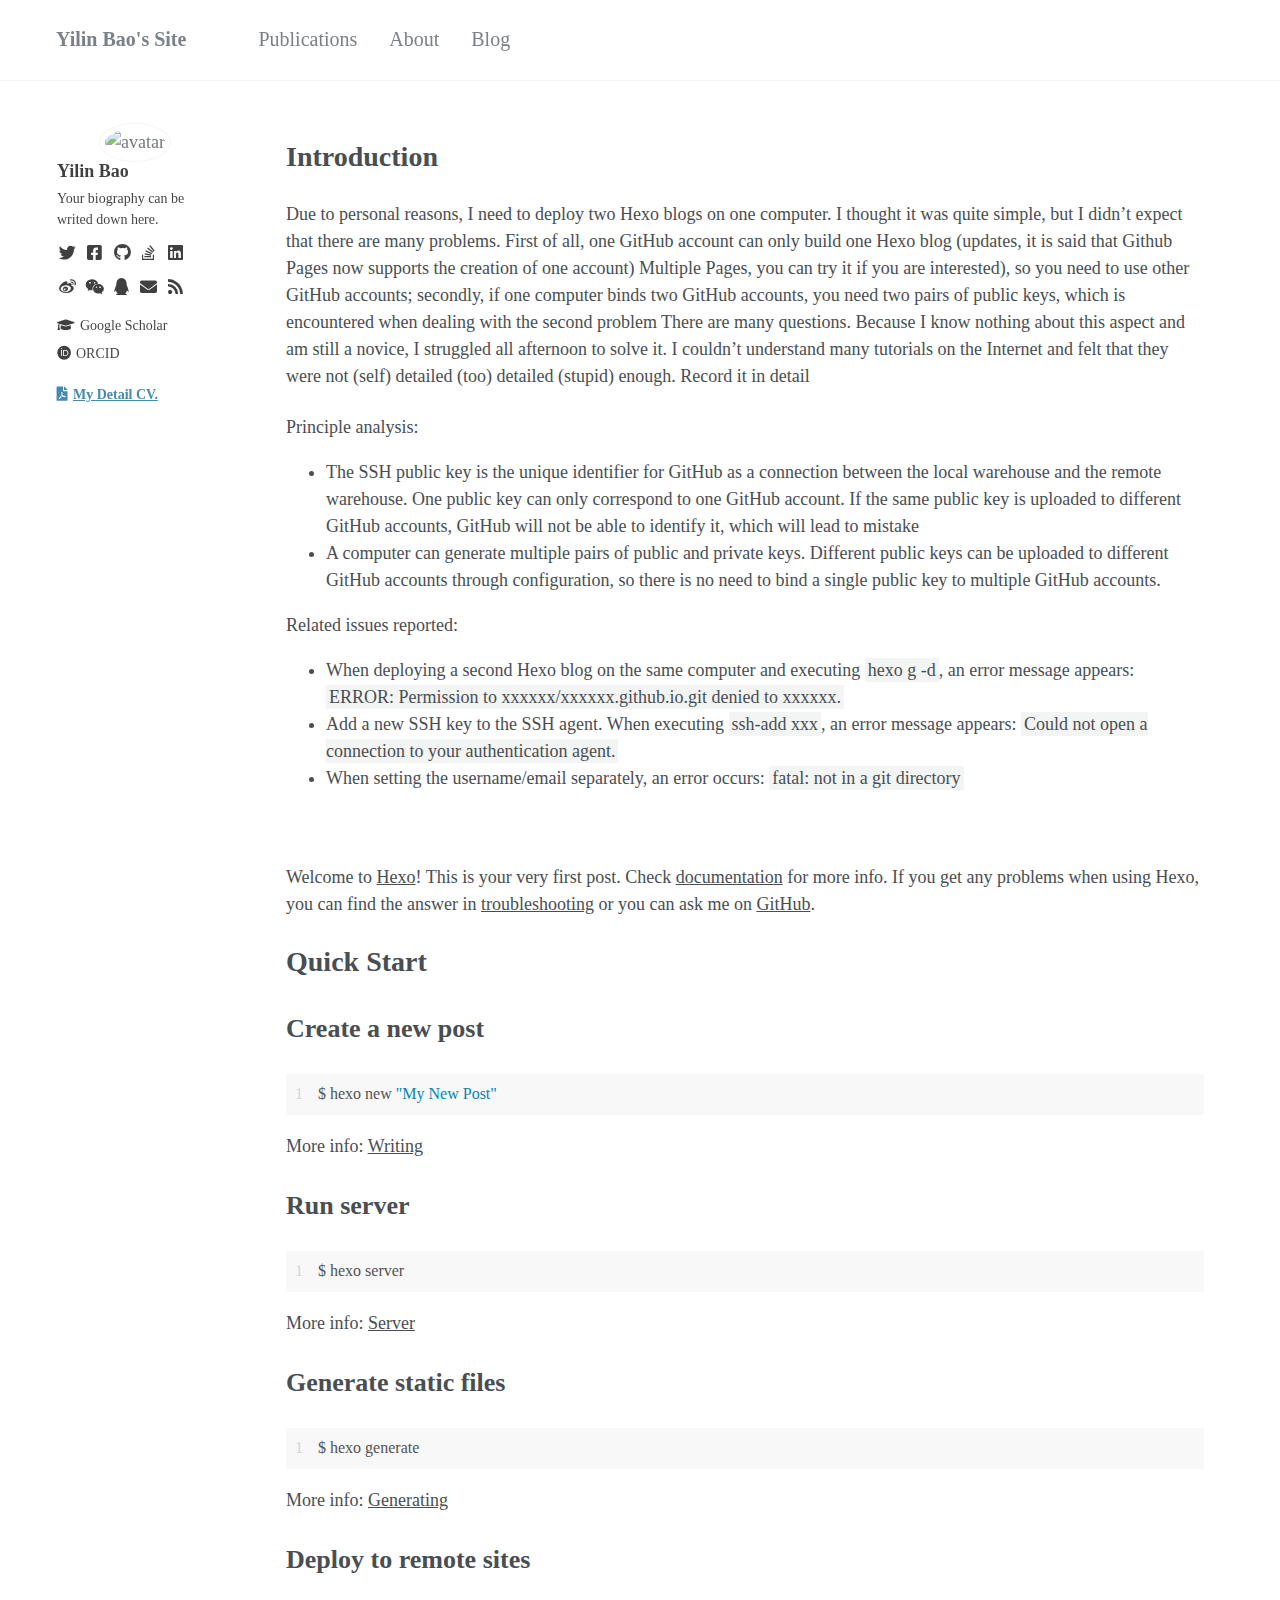
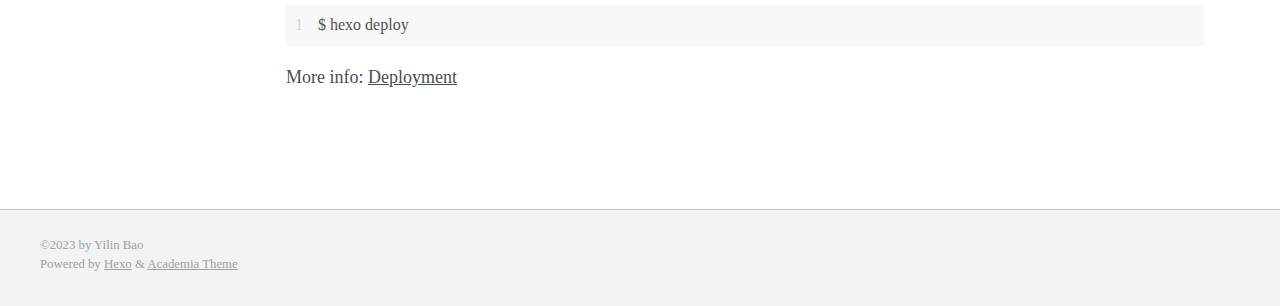
==== archives/index.html @ be5d924b "Site updated: 2023-12-25 18:15:02" ====
<!DOCTYPE html><html lang="en"><head><meta charset="UTF-8"><meta http-equiv="X-UA-Compatible" content="IE=edge"><meta name="viewport" content="width=device-width, initial-scale=1, maximum-scale=5"><title>Yilin Bao's Site</title><meta name="author" content="Yilin Bao"><link rel="shortcut icon" href="/img/favicon.png"><link rel="stylesheet" href="/css/index.css"><link rel="stylesheet" href="https://cdn.jsdelivr.net/npm/@fortawesome/fontawesome-free@5.13.0/css/all.min.css"><meta name="generator" content="Hexo 7.0.0"></head><body><header id="page_header"><div class="header_wrap"><div id="blog_name"><a class="blog_title" id="site-name" href="/">Yilin Bao's Site</a></div><button class="menus_icon"><div class="navicon"></div></button><ul class="menus_items"><li class="menus_item"><a class="site-page" href="/#Publications"> Publications</a></li><li class="menus_item"><a class="site-page" href="/"> About</a></li><li class="menus_item"><a class="site-page" target="_blank" rel="noopener" href="https://phower.me"> Blog</a></li></ul></div></header><main id="page_main"><div class="side-card sticky"><div class="card-wrap" itemscope itemtype="http://schema.org/Person"><div class="author-avatar"><img class="avatar-img" src="/img/avatar.jpg" onerror="this.onerror=null;this.src='/img/channels4_profile.jpeg'" alt="avatar"></div><div class="author-discrip"><h3>Yilin Bao</h3><p class="author-bio">Your biography can be writed down here.</p></div><div class="author-links"><button class="btn m-social-links">Links</button><ul class="social-icons"><li><a class="social-icon" href="/" target="_blank"><i class="fab fa-twitter" aria-hidden="true"></i></a></li><li><a class="social-icon" href="/" target="_blank"><i class="fab fa-facebook-square" aria-hidden="true"></i></a></li><li><a class="social-icon" href="/" target="_blank"><i class="fab fa-github" aria-hidden="true"></i></a></li><li><a class="social-icon" href="/" target="_blank"><i class="fab fa-stack-overflow" aria-hidden="true"></i></a></li><li><a class="social-icon" href="/" target="_blank"><i class="fab fa-linkedin" aria-hidden="true"></i></a></li><li><a class="social-icon" href="/" target="_blank"><i class="fab fa-weibo" aria-hidden="true"></i></a></li><li><a class="social-icon" href="/" target="_blank"><i class="fab fa-weixin" aria-hidden="true"></i></a></li><li><a class="social-icon" href="/" target="_blank"><i class="fab fa-qq" aria-hidden="true"></i></a></li><li><a class="social-icon" href="/" target="_blank"><i class="fas fa-envelope" aria-hidden="true"></i></a></li><li><a class="social-icon" href="/" target="_blank"><i class="fas fa-rss" aria-hidden="true"></i></a></li></ul><ul class="social-links"><li><a class="e-social-link" href="/" target="_blank"><i class="fas fa-graduation-cap" aria-hidden="true"></i><span>Google Scholar</span></a></li><li><a class="e-social-link" href="/" target="_blank"><i class="fab fa-orcid" aria-hidden="true"></i><span>ORCID</span></a></li></ul></div><a class="cv-links" href="/attaches/Yilin%20Bao.docx.pdf" target="_blank"><i class="fas fa-file-pdf" aria-hidden="true"><span>My Detail CV.</span></i></a></div></div><div class="page" itemscope itemtype="http://schema.org/CreativeWork"><article><h2 id="Introduction"><a href="#Introduction" class="headerlink" title="Introduction"></a>Introduction</h2><p>Due to personal reasons, I need to deploy two Hexo blogs on one computer. I thought it was quite simple, but I didn’t expect that there are many problems. First of all, one GitHub account can only build one Hexo blog (updates, it is said that Github Pages now supports the creation of one account) Multiple Pages, you can try it if you are interested), so you need to use other GitHub accounts; secondly, if one computer binds two GitHub accounts, you need two pairs of public keys, which is encountered when dealing with the second problem There are many questions. Because I know nothing about this aspect and am still a novice, I struggled all afternoon to solve it. I couldn’t understand many tutorials on the Internet and felt that they were not (self) detailed (too) detailed (stupid) enough. Record it in detail</p>
<h2 id=""><a href="#" class="headerlink" title=""></a></h2><p>Principle analysis:</p>
<ul>
<li>The SSH public key is the unique identifier for GitHub as a connection between the local warehouse and the remote warehouse. One public key can only correspond to one GitHub account. If the same public key is uploaded to different GitHub accounts, GitHub will not be able to identify it, which will lead to mistake</li>
<li>A computer can generate multiple pairs of public and private keys. Different public keys can be uploaded to different GitHub accounts through configuration, so there is no need to bind a single public key to multiple GitHub accounts.</li>
</ul>
<p>Related issues reported:</p>
<ul>
<li>When deploying a second Hexo blog on the same computer and executing <code>hexo g -d</code>, an error message appears: <code>ERROR: Permission to xxxxxx/xxxxxx.github.io.git denied to xxxxxx.</code></li>
<li>Add a new SSH key to the SSH agent. When executing <code>ssh-add xxx</code>, an error message appears: <code>Could not open a connection to your authentication agent.</code></li>
<li>When setting the username&#x2F;email separately, an error occurs: <code>fatal: not in a git directory</code></li>
</ul>
</article><article><p>Welcome to <a target="_blank" rel="noopener" href="https://hexo.io/">Hexo</a>! This is your very first post. Check <a target="_blank" rel="noopener" href="https://hexo.io/docs/">documentation</a> for more info. If you get any problems when using Hexo, you can find the answer in <a target="_blank" rel="noopener" href="https://hexo.io/docs/troubleshooting.html">troubleshooting</a> or you can ask me on <a target="_blank" rel="noopener" href="https://github.com/hexojs/hexo/issues">GitHub</a>.</p>
<h2 id="Quick-Start"><a href="#Quick-Start" class="headerlink" title="Quick Start"></a>Quick Start</h2><h3 id="Create-a-new-post"><a href="#Create-a-new-post" class="headerlink" title="Create a new post"></a>Create a new post</h3><figure class="highlight bash"><table><tr><td class="gutter"><pre><span class="line">1</span><br></pre></td><td class="code"><pre><span class="line">$ hexo new <span class="string">&quot;My New Post&quot;</span></span><br></pre></td></tr></table></figure>

<p>More info: <a target="_blank" rel="noopener" href="https://hexo.io/docs/writing.html">Writing</a></p>
<h3 id="Run-server"><a href="#Run-server" class="headerlink" title="Run server"></a>Run server</h3><figure class="highlight bash"><table><tr><td class="gutter"><pre><span class="line">1</span><br></pre></td><td class="code"><pre><span class="line">$ hexo server</span><br></pre></td></tr></table></figure>

<p>More info: <a target="_blank" rel="noopener" href="https://hexo.io/docs/server.html">Server</a></p>
<h3 id="Generate-static-files"><a href="#Generate-static-files" class="headerlink" title="Generate static files"></a>Generate static files</h3><figure class="highlight bash"><table><tr><td class="gutter"><pre><span class="line">1</span><br></pre></td><td class="code"><pre><span class="line">$ hexo generate</span><br></pre></td></tr></table></figure>

<p>More info: <a target="_blank" rel="noopener" href="https://hexo.io/docs/generating.html">Generating</a></p>
<h3 id="Deploy-to-remote-sites"><a href="#Deploy-to-remote-sites" class="headerlink" title="Deploy to remote sites"></a>Deploy to remote sites</h3><figure class="highlight bash"><table><tr><td class="gutter"><pre><span class="line">1</span><br></pre></td><td class="code"><pre><span class="line">$ hexo deploy</span><br></pre></td></tr></table></figure>

<p>More info: <a target="_blank" rel="noopener" href="https://hexo.io/docs/one-command-deployment.html">Deployment</a></p>
</article></div></main><div class="nav-wrap"><div class="nav"><button class="site-nav"><div class="navicon"></div></button><ul class="nav_items"><li class="nav_item"><a class="nav-page" href="/#Publications"> Publications</a></li><li class="nav_item"><a class="nav-page" href="/"> About</a></li><li class="nav_item"><a class="nav-page" target="_blank" rel="noopener" href="https://phower.me"> Blog</a></li></ul></div><div class="cd-top"><i class="fa fa-arrow-up" aria-hidden="true"></i></div></div><footer id="page_footer"><div class="footer_wrap"><div class="copyright">&copy;2023 by Yilin Bao</div><div class="theme-info">Powered by <a target="_blank" href="https://hexo.io" rel="nofollow noopener">Hexo</a> & <a target="_blank" href="https://github.com/PhosphorW/hexo-theme-academia" rel="nofollow noopener">Academia Theme</a></div></div></footer><script src="https://cdn.jsdelivr.net/npm/jquery@latest/dist/jquery.min.js"></script><script src="https://cdn.jsdelivr.net/npm/jquery-pjax@latest/jquery.pjax.min.js"></script><script src="/js/main.js"></script></body></html>
---- css/index.css ----
.page pre,
.page .highlight {
  overflow: auto;
  margin: 0 0 1rem;
  padding: 0;
  background: #f8f8f8;
  color: #525252;
  font-size: 1.6rem;
  clear: both;
}
figure.highlight {
  position: relative;
}
.page .highlight code {
  padding: 0.2rem 0.3rem;
  word-wrap: break-word;
  font-size: 1.6rem !important;
}
.page pre {
  padding: 10px 20px;
}
.page pre code {
  padding: 0;
  background: none;
  color: #525252;
  text-shadow: none;
}
.page .highlight {
  position: relative;
  border-radius: 1px;
}
.page .highlight pre {
  margin: 0;
  padding: 8px 0;
  border: none;
}
.page .highlight .line::selection {
  background: rgba(128,203,196,0.251);
  color: #525252;
}
.page .highlight .line.marked {
  background-color: rgba(128,203,196,0.251);
}
.page .highlight table {
  position: relative;
  margin: 0;
  width: auto;
  border: none;
}
.page .highlight td {
  padding: 0;
  border: none;
}
.page .highlight .gutter pre {
  padding-right: 0.8rem;
  padding-left: 0.7rem;
  background-color: #f8f8f8;
  color: #cfd8dc;
  text-align: right;
}
.page .highlight .code pre {
  padding-right: 0.5rem;
  padding-left: 0.5rem;
  width: 100%;
  background-color: #f8f8f8;
}
.page .highlight .line {
  height: 1rem;
}
.page .gutter {
  user-select: none;
  -webkit-user-select: none;
  -moz-user-select: none;
  -ms-user-select: none;
}
.page .gist table {
  width: auto;
}
.page .gist table td {
  border: none;
}
.page pre .deletion {
  background: #fdd;
}
.page pre .addition {
  background: #dfd;
}
.page pre .meta {
  color: #7c4dff;
}
.page pre .comment {
  color: rgba(144,164,174,0.565);
}
.page pre .comment::selection {
  background: rgba(128,203,196,0.251);
  color: #525252;
}
.page pre .variable,
.page pre .attribute,
.page pre .regexp,
.page pre .ruby .constant,
.page pre .xml .tag .title,
.page pre .xml .pi,
.page pre .xml .doctype,
.page pre .html .doctype,
.page pre .css .id,
.page pre .tag .name,
.page pre .css .class,
.page pre .css .pseudo {
  color: #e53935;
}
.page pre .variable::selection,
.page pre .attribute::selection,
.page pre .regexp::selection,
.page pre .ruby .constant::selection,
.page pre .xml .tag .title::selection,
.page pre .xml .pi::selection,
.page pre .xml .doctype::selection,
.page pre .html .doctype::selection,
.page pre .css .id::selection,
.page pre .tag .name::selection,
.page pre .css .class::selection,
.page pre .css .pseudo::selection {
  background: rgba(128,203,196,0.251);
  color: #525252;
}
.page pre .tag {
  color: #c62641;
}
.page pre .tag::selection {
  background: rgba(128,203,196,0.251);
  color: #525252;
}
.page pre .number,
.page pre .preprocessor,
.page pre .literal,
.page pre .params,
.page pre .constant,
.page pre .command {
  color: #f76d47;
}
.page pre .number::selection,
.page pre .preprocessor::selection,
.page pre .literal::selection,
.page pre .params::selection,
.page pre .constant::selection,
.page pre .command::selection {
  background: rgba(128,203,196,0.251);
  color: #525252;
}
.page pre .built_in {
  color: #ffb62c;
}
.page pre .built_in::selection {
  background: rgba(128,203,196,0.251);
  color: #525252;
}
.page pre .ruby .class .title,
.page pre .css .rules .attribute,
.page pre .string,
.page pre .value,
.page pre .inheritance,
.page pre .header,
.page pre .ruby .symbol,
.page pre .xml .cdata,
.page pre .special,
.page pre .number,
.page pre .formula {
  color: #0086b3;
}
.page pre .ruby .class .title::selection,
.page pre .css .rules .attribute::selection,
.page pre .string::selection,
.page pre .value::selection,
.page pre .inheritance::selection,
.page pre .header::selection,
.page pre .ruby .symbol::selection,
.page pre .xml .cdata::selection,
.page pre .special::selection,
.page pre .number::selection,
.page pre .formula::selection {
  background: rgba(128,203,196,0.251);
  color: #525252;
}
.page pre .keyword,
.page pre .title,
.page pre .css .hexcolor {
  color: #c62641;
}
.page pre .keyword::selection,
.page pre .title::selection,
.page pre .css .hexcolor::selection {
  background: rgba(128,203,196,0.251);
  color: #525252;
}
.page pre .function,
.page pre .python .decorator,
.page pre .python .title,
.page pre .ruby .function .title,
.page pre .ruby .title .keyword,
.page pre .perl .sub,
.page pre .javascript .title,
.page pre .coffeescript .title {
  color: #6182b8;
}
.page pre .function::selection,
.page pre .python .decorator::selection,
.page pre .python .title::selection,
.page pre .ruby .function .title::selection,
.page pre .ruby .title .keyword::selection,
.page pre .perl .sub::selection,
.page pre .javascript .title::selection,
.page pre .coffeescript .title::selection {
  background: rgba(128,203,196,0.251);
  color: #525252;
}
.page pre .tag .attr,
.page pre .javascript .function {
  color: #7c4dff;
}
.page pre .tag .attr::selection,
.page pre .javascript .function::selection {
  background: rgba(128,203,196,0.251);
  color: #525252;
}
* {
  -webkit-text-size-adjust: none;
}
html {
  height: 100%;
  margin: 0;
  font-size: 62.5%;
  -webkit-font-smoothing: antialiased;
  box-sizing: border-box;
}
body {
  height: 100%;
  margin: 0;
  padding: 0;
  color: #494e52;
  font-size: 1.8em;
  line-height: 1.5;
  font-family: "Times New Roman", FangSong, STFangsong, sans-serif;
  scroll-behavior: smooth;
}
a,
span,
.btn {
  font-family: "Times New Roman", FangSong, STFangsong, sans-serif;
}
img {
  max-width: 100%;
}
blockquote {
  position: relative;
  color: #999;
  font-weight: 400;
  background-color: #f7f7f7;
  border-left: 5px solid #777;
  padding: 1rem 1rem 1rem 1.5rem;
  margin: 1rem 3rem 1rem 2rem;
}
blockquote p {
  margin: 0;
}
#page_header {
  position: relative;
  border-bottom: 1px solid #f2f3f3;
  -webkit-animation: intro 0.3s both;
  animation: intro 0.3s both;
  -webkit-animation-delay: 0.15s;
  animation-delay: 0.15s;
  z-index: 20;
}
.header_wrap {
  max-width: 1200px;
  margin-left: auto;
  margin-right: auto;
  clear: both;
  padding: 1.6rem 2rem 1rem;
  font-size: 2rem;
}
#blog_name {
  display: inline-block;
  width: auto;
  vertical-align: top;
}
#blog_name a {
  display: block;
  margin: 0 1.6rem;
  padding: 0.8rem 0;
  color: #7a8288;
  font-weight: 600;
  text-decoration: none;
  -webkit-transition: all 0.2s ease-in-out;
  transition: all 0.2s ease-in-out;
}
#blog_name a:hover {
  color: #000;
}
@media (max-width: 34em) {
  .menus-open .menus_items {
    visibility: visible;
    opacity: 1;
    pointer-events: auto;
  }
  .menus_items {
    visibility: hidden;
    opacity: 0;
    position: absolute;
    right: 10px;
    margin: 0;
    box-shadow: rgba(0,0,0,0.25) 0px 0px 10px;
    padding: 5px;
    border-width: 1px;
    border-style: solid;
    border-color: #f2f3f3;
    border-image: initial;
    border-radius: 4px;
    background: #fff;
    list-style: none;
    transition: all ease-in-out 0.2s;
    pointer-events: none;
  }
  .menus_items::before {
    display: block;
    content: "";
    position: absolute;
    top: -10px;
    left: calc(50% + 15px);
    width: 0px;
    z-index: 0;
    border-style: solid;
    border-width: 0px 10px 10px;
    border-color: #fff transparent;
  }
  .menus_items li {
    display: block;
    border-bottom: 1px solid #f2f3f3;
  }
  .menus_items li a {
    display: block;
    color: #7a8288;
    font-size: 1.6rem;
    margin: 0px;
    padding: 8px 15px;
    text-decoration: none;
    transition: all 0.2s ease-in-out 0s;
  }
}
.menus_icon {
  display: inline-block;
  position: absolute;
  right: 30px;
  top: 22px;
  height: 30px;
  width: 30px;
  background-color: #7a8288;
  color: #fff;
  cursor: pointer;
  padding: 0px 0.3rem;
  border-width: 0px;
  outline: none;
}
.menus-open .navicon {
  background: transparent;
}
.menus-open .navicon::before {
  transform-origin: 50% 50%;
  top: 0px;
  left: -3px;
  width: 25px;
  transform: rotate3d(0, 0, 1, 45deg);
}
.menus-open .navicon::after {
  transform-origin: 50% 50%;
  top: 0px;
  left: -3px;
  width: 25px;
  transform: rotate3d(0, 0, 1, -45deg);
}
@media (min-width: 34em) {
  .menus_items {
    display: inline-block;
    list-style-type: none;
    margin: 0;
    clear: both;
  }
  .menus_items li {
    display: table-cell;
    vertical-align: middle;
  }
  .menus_items li a {
    position: relative;
    display: block;
    margin: 0 1.6rem;
    padding: 0.8rem 0;
    color: #7a8288;
    text-decoration: none;
  }
  .menus_items li a::before {
    content: "";
    position: absolute;
    left: 0;
    bottom: 0;
    height: 4px;
    background: #bdc1c4;
    width: 100%;
    -webkit-transition: all 0.2s ease-in-out;
    transition: all 0.2s ease-in-out;
    -webkit-transform: scaleX(0);
    -ms-transform: scaleX(0);
    transform: scaleX(0);
  }
  .menus_items li a:hover {
    color: #5c6266;
  }
  .menus_items li a:hover::before {
    -webkit-transform: scaleX(1);
    -ms-transform: scaleX(1);
    transform: scaleX(1);
  }
  .menus_icon {
    display: none;
  }
}
#page_main {
  min-height: 72%;
  margin-left: auto;
  margin-right: auto;
  clear: both;
  margin-top: 3.2rem;
  margin-bottom: 6.4rem;
  padding-left: 1.6rem;
  padding-right: 1.6rem;
  animation: intro 0.3s both;
  animation-delay: 0.35s;
}
#page_main::after {
  clear: both;
  content: "";
  display: table;
}
.page-title {
  font-size: 3rem;
  padding: 0 1.2rem;
}
.page article {
  padding-left: 1.2rem;
  padding-right: 1.2rem;
}
.page article h1 {
  font-size: 3rem;
}
.page article h2 {
  font-size: 2.8rem;
}
.page article h3 {
  font-size: 2.6rem;
}
.page article p,
.page article li {
  font-size: 1.8rem;
}
.page article a {
  color: #494e52;
  -webkit-transition: all 0.2s ease-in-out;
  transition: all 0.2s ease-in-out;
}
.page article a:hover {
  color: #c62641;
}
.page article .highlight {
  overflow: auto;
  margin: 0 0 1rem;
  padding: 0;
  background: #f8f8f8;
  color: #525252;
  line-height: 20px;
}
.page article .gutter pre {
  padding-right: 0.8rem;
  padding-left: 0.7rem;
  background-color: #f8f8f8;
  color: #cfd8dc;
  text-align: right;
}
.page article code {
  font-family: "Times New Roman", FangSong, STFangsong, sans-serif;
  padding: 0.2rem 0.3rem;
  background: rgba(27,31,35,0.05);
  word-wrap: break-word;
}
@media screen and (min-width: 66.67em) {
  #page_main {
    max-width: 1200px;
  }
}
@media (min-width: 34em) {
  .page {
    width: 82.5%;
    float: right;
    margin-right: 0;
  }
  .page .page-title {
    padding: 0 3.6rem;
  }
  .page article {
    padding: 0 3.6rem 3.6rem;
  }
}
.side-card {
  clear: both;
  margin-bottom: 1.6rem;
  -webkit-transform: translate3d(0, 0, 0);
  transform: translate3d(0, 0, 0);
}
.side-card .card-wrap {
  padding-left: 10px;
}
.side-card img {
  width: 100%;
}
.side-card p,
.side-card li {
  font-size: 1.4rem;
  line-height: 1.5;
}
.author-avatar {
  display: table-cell;
  vertical-align: top;
  width: 40px;
  height: 40px;
}
.author-avatar img {
  width: 100%;
  max-width: 110px;
  border-radius: 50%;
}
.author-discrip {
  display: table-cell;
  vertical-align: top;
  padding-left: 15px;
  padding-right: 15px;
  line-height: 1;
}
.author-discrip h3 {
  margin: 0px;
  font-size: 1.8rem;
}
.author-discrip .author-bio {
  font-size: 1.2rem;
  margin: 0.3rem 0;
}
.author-links {
  display: table-cell;
  position: relative;
  vertical-align: top;
  z-index: 10;
  cursor: pointer;
}
.author-links li {
  white-space: nowrap;
  margin-bottom: 0.5em;
}
.author-links a {
  margin-bottom: 5px;
  padding-right: 5px;
  padding-top: 2px;
  padding-bottom: 2px;
  color: inherit;
  font-size: 1.4rem;
  text-decoration: none;
}
.author-links button {
  margin-bottom: 0px;
}
.btn {
  display: inline-block;
  margin-bottom: 0.25em;
  font-size: 0.75em;
  font-weight: bold;
  text-align: center;
  background-color: #7a8288;
  cursor: pointer;
  color: #fff !important;
  padding: 0.6em 1em;
  text-decoration: none;
  border-radius: 4px;
  border-width: 0px !important;
  border-style: initial !important;
  border-color: initial !important;
  border-image: initial !important;
}
.btn:hover {
  background-color: #333;
}
.m-social-links {
  background-color: #fff;
  color: #7a8288 !important;
  border-width: 1px !important;
  border-style: solid !important;
  border-color: #bdc1c4 !important;
  border-image: initial !important;
}
.m-social-links:hover {
  color: #fff !important;
}
.social-icons {
  visibility: hidden;
  opacity: 0;
  position: absolute;
  right: 0;
  width: 115px;
  margin-top: 15px;
  padding-top: 8px;
  padding-left: 10px;
  list-style-type: none;
  border: 1px solid #f2f3f3;
  border-radius: 4px;
  background: #fff;
  z-index: -1;
  box-shadow: 0 0 10px rgba(0,0,0,0.25);
  cursor: default;
  transition: all ease-in-out 0.2s;
}
.social-icons::before {
  display: block;
  content: "";
  position: absolute;
  top: -10px;
  left: calc(50% + 15px);
  width: 0px;
  z-index: 0;
  border-style: solid;
  border-width: 0px 10px 10px;
  border-color: #fff transparent;
  transition: all 0.2s ease-in-out;
}
.social-icons a {
  font-size: 1.7rem;
}
.social-icons li {
  display: inline-block;
}
.social-icons .fa,
.social-icons .fas,
.social-icons .fab {
  display: inline-block;
  font-size: inherit;
  text-rendering: auto;
  -webkit-font-smoothing: antialiased;
  -moz-osx-font-smoothing: grayscale;
  color: #000;
  width: 1.28571em;
  text-align: center;
  -webkit-transition: all 0.2s ease-in-out;
  transition: all 0.2s ease-in-out;
}
.social-icons .fa:hover,
.social-icons .fas:hover,
.social-icons .fab:hover {
  color: #c62641;
}
.is-open .social-icons {
  visibility: visible;
  opacity: 1;
}
.social-links {
  display: none;
  list-style-type: none;
  cursor: default;
  -webkit-transition: all 0.2s ease-in-out;
  transition: all 0.2s ease-in-out;
}
.social-links .e-social-link {
  color: #000;
}
.social-links .e-social-link .fa,
.social-links .e-social-link .fas,
.social-links .e-social-link .fab {
  padding-right: 0.5rem;
}
.social-links .e-social-link:hover span {
  text-decoration: underline;
}
.cv-links {
  color: #096494 !important;
  display: inline-block;
  position: relative;
  font-size: 1.4rem;
  margin-left: 5.5rem;
}
.cv-links i {
  text-decoration: underline;
}
.cv-links i::before {
  margin-right: 0.5rem;
}
@media (min-width: 66.67em) {
  .side-card {
    padding-right: 0;
  }
}
@media (min-width: 34em) {
  .side-card {
    width: 15.25424%;
    min-width: 165px;
    float: left;
    margin-right: 1.69492%;
    opacity: 0.75;
    -webkit-transition: opacity 0.2s ease-in-out;
    transition: opacity 0.2s ease-in-out;
  }
  .side-card .card-wrap {
    padding: 10px 10px 10px 17px;
  }
  .sticky {
    clear: both;
    position: -webkit-sticky;
    position: sticky;
    top: 2em;
  }
  .sticky>* {
    display: block;
  }
  .author-avatar {
    display: block;
    width: auto;
    height: auto;
    text-align: center;
  }
  .author-avatar img {
    padding: 5px;
    border: 1px solid #f2f3f3;
  }
  .author-discrip {
    display: block;
    width: 100%;
    padding-left: 0;
    padding-right: 0;
    color: #000;
  }
  .author-discrip .author-bio {
    font-size: 1.4rem;
    margin-top: 8px;
    margin-bottom: 10px;
  }
  .author-links {
    display: block;
  }
  .social-icons {
    display: block;
    visibility: visible;
    opacity: 1;
    position: relative;
    width: auto;
    margin: 0;
    padding: 0;
    border: 0;
    background: transparent;
    box-shadow: none;
  }
  .social-icons::before {
    content: none;
  }
  .m-social-links {
    display: none;
  }
  .social-links {
    display: block;
    margin-top: 0.8rem;
    margin-bottom: 1.6rem;
    padding: 0;
  }
  .cv-links {
    margin: 0;
  }
}
#page_footer {
  clear: both;
  height: 100px;
  width: 100%;
  float: left;
  margin-left: 0;
  margin-right: 0;
  color: #9ba1a6;
  -webkit-animation: intro 0.3s both;
  animation: intro 0.3s both;
  -webkit-animation-delay: 0.45s;
  animation-delay: 0.45s;
  background-color: #f2f3f3;
  border-top: 1px solid #bdc1c4;
}
#page_footer a {
  color: #9ba1a6;
  -webkit-transition: all 0.2s ease-in-out;
  transition: all 0.2s ease-in-out;
}
#page_footer a:hover {
  color: #000;
}
.footer_wrap {
  max-width: 600px;
  margin-left: auto;
  margin-right: auto;
  clear: both;
  margin-top: 2em;
  padding-left: 2.5em;
  font-size: 1.28rem;
}
@media (min-width: 66.67em) {
  .footer_wrap {
    max-width: 1200px;
  }
}
@media (min-width: 34em) {
  .footer_wrap {
    padding: 0 1em 2em;
  }
}
.nav-wrap {
  position: fixed;
  bottom: 220px;
  right: 0;
  max-width: 50px;
  visibility: hidden;
  opacity: 0;
  transition: all 0.3s;
  -webkit-transition: all 0.3s;
  -moz-transition: all 0.3s;
}
.nav-wrap.is-visible {
  visibility: visible;
  opacity: 1;
  pointer-events: auto;
}
.nav {
  height: 30px;
  width: 30px;
}
.site-nav {
  position: absolute;
  height: 30px;
  width: 30px;
  background-color: #7a8288;
  color: #fff;
  cursor: pointer;
  padding: 0px 0.3rem;
  border-width: 0px;
  border-style: initial;
  border-color: initial;
  border-image: initial;
  outline: none;
}
.navicon {
  position: relative;
  width: 18px;
  height: 3px;
  background: #fff;
  margin: auto;
  transition: all 0.3s ease 0s;
}
.navicon::before {
  content: "";
  position: absolute;
  top: -8px;
  left: 0px;
  width: 18px;
  height: 3px;
  background: #fff;
  transition: all 0.3s ease 0s;
}
.navicon::after {
  content: "";
  position: absolute;
  bottom: -8px;
  left: 0px;
  width: 18px;
  height: 3px;
  background: #fff;
  transition: all 0.3s ease 0s;
}
.nav-open .navicon {
  background: transparent;
}
.nav-open .navicon::before {
  transform-origin: 50% 50%;
  top: 0px;
  left: -3px;
  width: 25px;
  transform: rotate3d(0, 0, 1, 45deg);
}
.nav-open .navicon::after {
  transform-origin: 50% 50%;
  top: 0px;
  left: -3px;
  width: 25px;
  transform: rotate3d(0, 0, 1, -45deg);
}
.nav_items {
  visibility: hidden;
  opacity: 0;
  position: absolute;
  right: 45px;
  top: -20px;
  margin: 0;
  box-shadow: rgba(0,0,0,0.25) 0px 0px 10px;
  padding: 5px;
  border-width: 1px;
  border-style: solid;
  border-color: #f2f3f3;
  border-image: initial;
  border-radius: 4px;
  background: #fff;
  list-style: none;
  transition: all ease-in-out 0.2s;
}
.nav_items li {
  display: block;
  border-bottom: 1px solid #f2f3f3;
}
.nav_items li a {
  display: block;
  color: #7a8288;
  font-size: 1.6rem;
  margin: 0px;
  padding: 10px 20px;
  text-decoration: none;
  transition: all 0.2s ease-in-out 0s;
}
.nav_items li a:hover {
  color: #5c6266;
  background: #dee0e1;
}
.nav_items::before {
  content: "";
  position: absolute;
  top: 20px;
  right: -10px;
  width: 0px;
  display: block;
  z-index: 0;
  border-style: solid;
  border-width: 10px 0px 10px 10px;
  border-color: transparent transparent transparent #fff;
}
.nav_items::after {
  clear: both;
  content: "";
  display: table;
}
.nav-open .nav_items {
  visibility: visible;
  opacity: 1;
}
.cd-top {
  display: block;
  width: auto;
  height: auto;
}
.cd-top i {
  display: block;
  margin-top: 3px;
  width: 30px;
  height: 30px;
  background-color: #7a8288;
  color: #fff;
  text-align: center;
  text-decoration: none;
  font-size: 16px;
  line-height: 29px;
  cursor: pointer;
}
::-webkit-scrollbar {
  width: 12px;
  height: 8px;
  background-color: #fff;
}
::-webkit-scrollbar-track {
  background-color: #fff;
}
::-webkit-scrollbar-thumb {
  background-color: rgba(122,130,136,0.4);
}
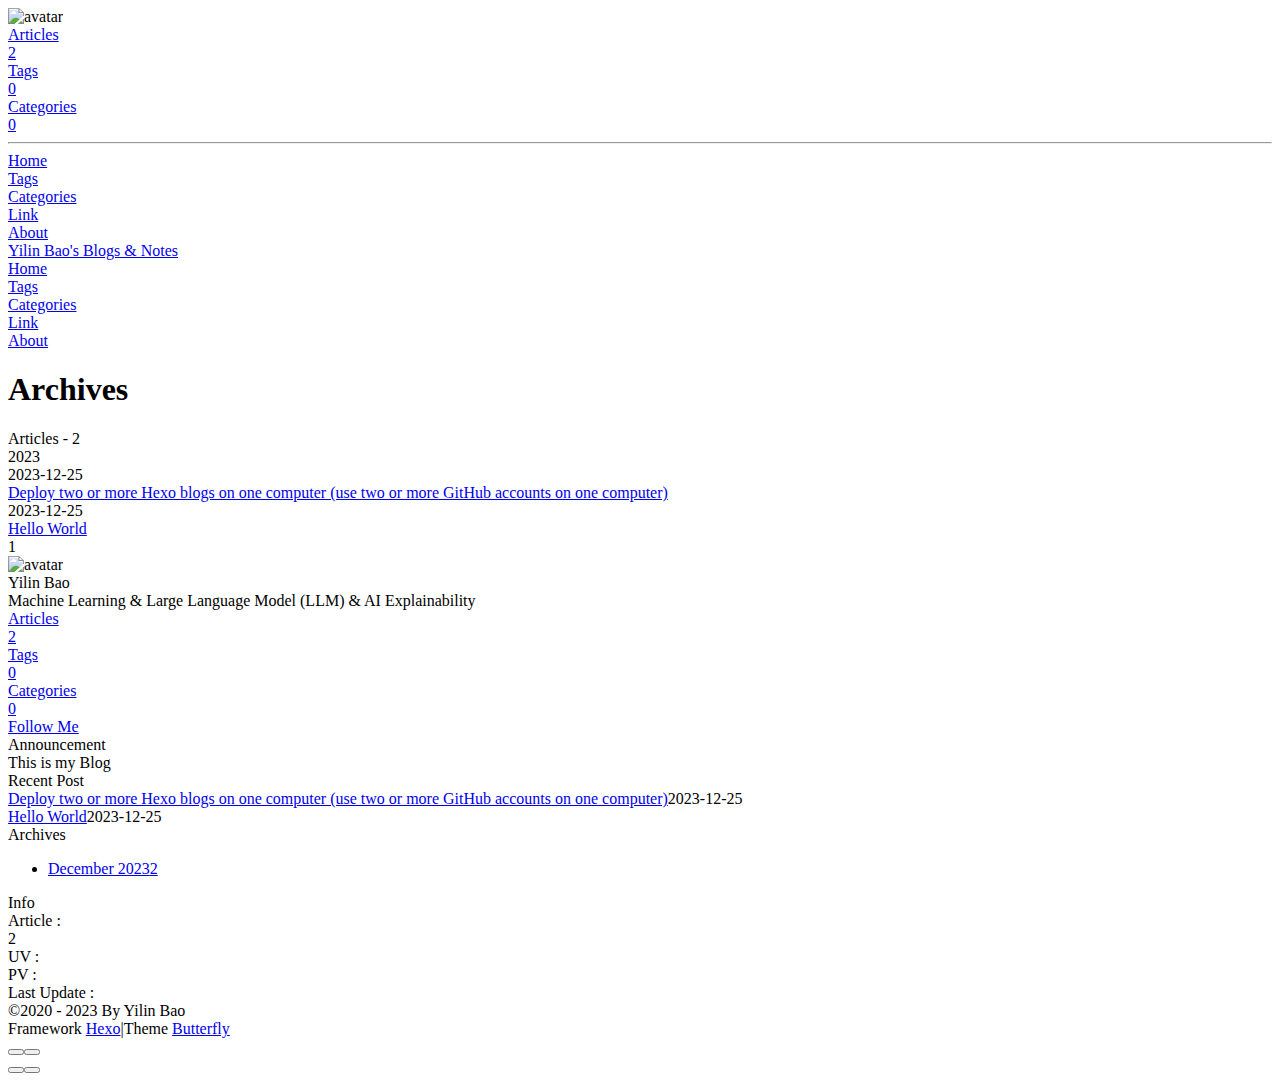
==== commit 470f8cb0: "Site updated: 2023-12-25 23:27:52" ====
--- a/archives/index.html
+++ b/archives/index.html
@@ -1,26 +1,153 @@
-<!DOCTYPE html><html lang="en"><head><meta charset="UTF-8"><meta http-equiv="X-UA-Compatible" content="IE=edge"><meta name="viewport" content="width=device-width, initial-scale=1, maximum-scale=5"><title>Yilin Bao's Site</title><meta name="author" content="Yilin Bao"><link rel="shortcut icon" href="/img/favicon.png"><link rel="stylesheet" href="/css/index.css"><link rel="stylesheet" href="https://cdn.jsdelivr.net/npm/@fortawesome/fontawesome-free@5.13.0/css/all.min.css"><meta name="generator" content="Hexo 7.0.0"></head><body><header id="page_header"><div class="header_wrap"><div id="blog_name"><a class="blog_title" id="site-name" href="/">Yilin Bao's Site</a></div><button class="menus_icon"><div class="navicon"></div></button><ul class="menus_items"><li class="menus_item"><a class="site-page" href="/#Publications"> Publications</a></li><li class="menus_item"><a class="site-page" href="/"> About</a></li><li class="menus_item"><a class="site-page" target="_blank" rel="noopener" href="https://phower.me"> Blog</a></li></ul></div></header><main id="page_main"><div class="side-card sticky"><div class="card-wrap" itemscope itemtype="http://schema.org/Person"><div class="author-avatar"><img class="avatar-img" src="/img/avatar.jpg" onerror="this.onerror=null;this.src='/img/channels4_profile.jpeg'" alt="avatar"></div><div class="author-discrip"><h3>Yilin Bao</h3><p class="author-bio">Your biography can be writed down here.</p></div><div class="author-links"><button class="btn m-social-links">Links</button><ul class="social-icons"><li><a class="social-icon" href="/" target="_blank"><i class="fab fa-twitter" aria-hidden="true"></i></a></li><li><a class="social-icon" href="/" target="_blank"><i class="fab fa-facebook-square" aria-hidden="true"></i></a></li><li><a class="social-icon" href="/" target="_blank"><i class="fab fa-github" aria-hidden="true"></i></a></li><li><a class="social-icon" href="/" target="_blank"><i class="fab fa-stack-overflow" aria-hidden="true"></i></a></li><li><a class="social-icon" href="/" target="_blank"><i class="fab fa-linkedin" aria-hidden="true"></i></a></li><li><a class="social-icon" href="/" target="_blank"><i class="fab fa-weibo" aria-hidden="true"></i></a></li><li><a class="social-icon" href="/" target="_blank"><i class="fab fa-weixin" aria-hidden="true"></i></a></li><li><a class="social-icon" href="/" target="_blank"><i class="fab fa-qq" aria-hidden="true"></i></a></li><li><a class="social-icon" href="/" target="_blank"><i class="fas fa-envelope" aria-hidden="true"></i></a></li><li><a class="social-icon" href="/" target="_blank"><i class="fas fa-rss" aria-hidden="true"></i></a></li></ul><ul class="social-links"><li><a class="e-social-link" href="/" target="_blank"><i class="fas fa-graduation-cap" aria-hidden="true"></i><span>Google Scholar</span></a></li><li><a class="e-social-link" href="/" target="_blank"><i class="fab fa-orcid" aria-hidden="true"></i><span>ORCID</span></a></li></ul></div><a class="cv-links" href="/attaches/Yilin%20Bao.docx.pdf" target="_blank"><i class="fas fa-file-pdf" aria-hidden="true"><span>My Detail CV.</span></i></a></div></div><div class="page" itemscope itemtype="http://schema.org/CreativeWork"><article><h2 id="Introduction"><a href="#Introduction" class="headerlink" title="Introduction"></a>Introduction</h2><p>Due to personal reasons, I need to deploy two Hexo blogs on one computer. I thought it was quite simple, but I didn’t expect that there are many problems. First of all, one GitHub account can only build one Hexo blog (updates, it is said that Github Pages now supports the creation of one account) Multiple Pages, you can try it if you are interested), so you need to use other GitHub accounts; secondly, if one computer binds two GitHub accounts, you need two pairs of public keys, which is encountered when dealing with the second problem There are many questions. Because I know nothing about this aspect and am still a novice, I struggled all afternoon to solve it. I couldn’t understand many tutorials on the Internet and felt that they were not (self) detailed (too) detailed (stupid) enough. Record it in detail</p>
-<h2 id=""><a href="#" class="headerlink" title=""></a></h2><p>Principle analysis:</p>
-<ul>
-<li>The SSH public key is the unique identifier for GitHub as a connection between the local warehouse and the remote warehouse. One public key can only correspond to one GitHub account. If the same public key is uploaded to different GitHub accounts, GitHub will not be able to identify it, which will lead to mistake</li>
-<li>A computer can generate multiple pairs of public and private keys. Different public keys can be uploaded to different GitHub accounts through configuration, so there is no need to bind a single public key to multiple GitHub accounts.</li>
-</ul>
-<p>Related issues reported:</p>
-<ul>
-<li>When deploying a second Hexo blog on the same computer and executing <code>hexo g -d</code>, an error message appears: <code>ERROR: Permission to xxxxxx/xxxxxx.github.io.git denied to xxxxxx.</code></li>
-<li>Add a new SSH key to the SSH agent. When executing <code>ssh-add xxx</code>, an error message appears: <code>Could not open a connection to your authentication agent.</code></li>
-<li>When setting the username&#x2F;email separately, an error occurs: <code>fatal: not in a git directory</code></li>
-</ul>
-</article><article><p>Welcome to <a target="_blank" rel="noopener" href="https://hexo.io/">Hexo</a>! This is your very first post. Check <a target="_blank" rel="noopener" href="https://hexo.io/docs/">documentation</a> for more info. If you get any problems when using Hexo, you can find the answer in <a target="_blank" rel="noopener" href="https://hexo.io/docs/troubleshooting.html">troubleshooting</a> or you can ask me on <a target="_blank" rel="noopener" href="https://github.com/hexojs/hexo/issues">GitHub</a>.</p>
-<h2 id="Quick-Start"><a href="#Quick-Start" class="headerlink" title="Quick Start"></a>Quick Start</h2><h3 id="Create-a-new-post"><a href="#Create-a-new-post" class="headerlink" title="Create a new post"></a>Create a new post</h3><figure class="highlight bash"><table><tr><td class="gutter"><pre><span class="line">1</span><br></pre></td><td class="code"><pre><span class="line">$ hexo new <span class="string">&quot;My New Post&quot;</span></span><br></pre></td></tr></table></figure>
+<!DOCTYPE html><html lang="en" data-theme="light"><head><meta charset="UTF-8"><meta http-equiv="X-UA-Compatible" content="IE=edge"><meta name="viewport" content="width=device-width, initial-scale=1.0,viewport-fit=cover"><title>Archives | Yilin Bao's Blogs &amp; Notes</title><meta name="author" content="Yilin Bao"><meta name="copyright" content="Yilin Bao"><meta name="format-detection" content="telephone=no"><meta name="theme-color" content="#ffffff"><meta name="description" content="Machine Learning &amp; Large Language Model (LLM) &amp; AI Explainability">
+<meta property="og:type" content="website">
+<meta property="og:title" content="Archives">
+<meta property="og:url" content="http://yilin-bao.github.io/blog/archives/index.html">
+<meta property="og:site_name" content="Yilin Bao&#39;s Blogs &amp; Notes">
+<meta property="og:description" content="Machine Learning &amp; Large Language Model (LLM) &amp; AI Explainability">
+<meta property="og:locale" content="en_US">
+<meta property="og:image" content="http://yilin-bao.github.io/blog/channels4_profile.jpeg">
+<meta property="article:author" content="Yilin Bao">
+<meta name="twitter:card" content="summary">
+<meta name="twitter:image" content="http://yilin-bao.github.io/blog/channels4_profile.jpeg"><link rel="shortcut icon" href="/blog/img/channels4_profile.jpeg"><link rel="canonical" href="http://yilin-bao.github.io/blog/archives/index.html"><link rel="preconnect" href="//cdn.jsdelivr.net"/><link rel="preconnect" href="//busuanzi.ibruce.info"/><link rel="stylesheet" href="/blog/css/index.css"><link rel="stylesheet" href="https://cdn.jsdelivr.net/npm/@fortawesome/fontawesome-free/css/all.min.css"><link rel="stylesheet" href="https://cdn.jsdelivr.net/npm/@fancyapps/ui/dist/fancybox/fancybox.min.css" media="print" onload="this.media='all'"><script>const GLOBAL_CONFIG = {
+  root: '/blog/',
+  algolia: undefined,
+  localSearch: undefined,
+  translate: undefined,
+  noticeOutdate: undefined,
+  highlight: {"plugin":"highlight.js","highlightCopy":true,"highlightLang":true,"highlightHeightLimit":false},
+  copy: {
+    success: 'Copy Successful',
+    error: 'Copy Error',
+    noSupport: 'Browser Not Supported'
+  },
+  relativeDate: {
+    homepage: false,
+    post: false
+  },
+  runtime: '',
+  dateSuffix: {
+    just: 'Just now',
+    min: 'minutes ago',
+    hour: 'hours ago',
+    day: 'days ago',
+    month: 'months ago'
+  },
+  copyright: undefined,
+  lightbox: 'fancybox',
+  Snackbar: undefined,
+  infinitegrid: {
+    js: 'https://cdn.jsdelivr.net/npm/@egjs/infinitegrid/dist/infinitegrid.min.js',
+    buttonText: 'Load More'
+  },
+  isPhotoFigcaption: false,
+  islazyload: false,
+  isAnchor: false,
+  percent: {
+    toc: true,
+    rightside: false,
+  },
+  autoDarkmode: false
+}</script><script id="config-diff">var GLOBAL_CONFIG_SITE = {
+  title: 'Archives',
+  isPost: false,
+  isHome: false,
+  isHighlightShrink: false,
+  isToc: false,
+  postUpdate: '2023-12-25 23:27:48'
+}</script><script>(win=>{
+      win.saveToLocal = {
+        set: (key, value, ttl) => {
+          if (ttl === 0) return
+          const now = Date.now()
+          const expiry = now + ttl * 86400000
+          const item = {
+            value,
+            expiry
+          }
+          localStorage.setItem(key, JSON.stringify(item))
+        },
+      
+        get: key => {
+          const itemStr = localStorage.getItem(key)
+      
+          if (!itemStr) {
+            return undefined
+          }
+          const item = JSON.parse(itemStr)
+          const now = Date.now()
+      
+          if (now > item.expiry) {
+            localStorage.removeItem(key)
+            return undefined
+          }
+          return item.value
+        }
+      }
+    
+      win.getScript = (url, attr = {}) => new Promise((resolve, reject) => {
+        const script = document.createElement('script')
+        script.src = url
+        script.async = true
+        script.onerror = reject
+        script.onload = script.onreadystatechange = function() {
+          const loadState = this.readyState
+          if (loadState && loadState !== 'loaded' && loadState !== 'complete') return
+          script.onload = script.onreadystatechange = null
+          resolve()
+        }
 
-<p>More info: <a target="_blank" rel="noopener" href="https://hexo.io/docs/writing.html">Writing</a></p>
-<h3 id="Run-server"><a href="#Run-server" class="headerlink" title="Run server"></a>Run server</h3><figure class="highlight bash"><table><tr><td class="gutter"><pre><span class="line">1</span><br></pre></td><td class="code"><pre><span class="line">$ hexo server</span><br></pre></td></tr></table></figure>
+        Object.keys(attr).forEach(key => {
+          script.setAttribute(key, attr[key])
+        })
 
-<p>More info: <a target="_blank" rel="noopener" href="https://hexo.io/docs/server.html">Server</a></p>
-<h3 id="Generate-static-files"><a href="#Generate-static-files" class="headerlink" title="Generate static files"></a>Generate static files</h3><figure class="highlight bash"><table><tr><td class="gutter"><pre><span class="line">1</span><br></pre></td><td class="code"><pre><span class="line">$ hexo generate</span><br></pre></td></tr></table></figure>
-
-<p>More info: <a target="_blank" rel="noopener" href="https://hexo.io/docs/generating.html">Generating</a></p>
-<h3 id="Deploy-to-remote-sites"><a href="#Deploy-to-remote-sites" class="headerlink" title="Deploy to remote sites"></a>Deploy to remote sites</h3><figure class="highlight bash"><table><tr><td class="gutter"><pre><span class="line">1</span><br></pre></td><td class="code"><pre><span class="line">$ hexo deploy</span><br></pre></td></tr></table></figure>
-
-<p>More info: <a target="_blank" rel="noopener" href="https://hexo.io/docs/one-command-deployment.html">Deployment</a></p>
-</article></div></main><div class="nav-wrap"><div class="nav"><button class="site-nav"><div class="navicon"></div></button><ul class="nav_items"><li class="nav_item"><a class="nav-page" href="/#Publications"> Publications</a></li><li class="nav_item"><a class="nav-page" href="/"> About</a></li><li class="nav_item"><a class="nav-page" target="_blank" rel="noopener" href="https://phower.me"> Blog</a></li></ul></div><div class="cd-top"><i class="fa fa-arrow-up" aria-hidden="true"></i></div></div><footer id="page_footer"><div class="footer_wrap"><div class="copyright">&copy;2023 by Yilin Bao</div><div class="theme-info">Powered by <a target="_blank" href="https://hexo.io" rel="nofollow noopener">Hexo</a> & <a target="_blank" href="https://github.com/PhosphorW/hexo-theme-academia" rel="nofollow noopener">Academia Theme</a></div></div></footer><script src="https://cdn.jsdelivr.net/npm/jquery@latest/dist/jquery.min.js"></script><script src="https://cdn.jsdelivr.net/npm/jquery-pjax@latest/jquery.pjax.min.js"></script><script src="/js/main.js"></script></body></html>+        document.head.appendChild(script)
+      })
+    
+      win.getCSS = (url, id = false) => new Promise((resolve, reject) => {
+        const link = document.createElement('link')
+        link.rel = 'stylesheet'
+        link.href = url
+        if (id) link.id = id
+        link.onerror = reject
+        link.onload = link.onreadystatechange = function() {
+          const loadState = this.readyState
+          if (loadState && loadState !== 'loaded' && loadState !== 'complete') return
+          link.onload = link.onreadystatechange = null
+          resolve()
+        }
+        document.head.appendChild(link)
+      })
+    
+      win.activateDarkMode = () => {
+        document.documentElement.setAttribute('data-theme', 'dark')
+        if (document.querySelector('meta[name="theme-color"]') !== null) {
+          document.querySelector('meta[name="theme-color"]').setAttribute('content', '#0d0d0d')
+        }
+      }
+      win.activateLightMode = () => {
+        document.documentElement.setAttribute('data-theme', 'light')
+        if (document.querySelector('meta[name="theme-color"]') !== null) {
+          document.querySelector('meta[name="theme-color"]').setAttribute('content', '#ffffff')
+        }
+      }
+      const t = saveToLocal.get('theme')
+    
+        if (t === 'dark') activateDarkMode()
+        else if (t === 'light') activateLightMode()
+      
+      const asideStatus = saveToLocal.get('aside-status')
+      if (asideStatus !== undefined) {
+        if (asideStatus === 'hide') {
+          document.documentElement.classList.add('hide-aside')
+        } else {
+          document.documentElement.classList.remove('hide-aside')
+        }
+      }
+    
+      const detectApple = () => {
+        if(/iPad|iPhone|iPod|Macintosh/.test(navigator.userAgent)){
+          document.documentElement.classList.add('apple')
+        }
+      }
+      detectApple()
+    })(window)</script><meta name="generator" content="Hexo 7.0.0"></head><body><div id="sidebar"><div id="menu-mask"></div><div id="sidebar-menus"><div class="avatar-img is-center"><img src="/blog/channels4_profile.jpeg" onerror="onerror=null;src='/img/friend_404.gif'" alt="avatar"/></div><div class="sidebar-site-data site-data is-center"><a href="/blog/archives/"><div class="headline">Articles</div><div class="length-num">2</div></a><a href="/blog/tags/"><div class="headline">Tags</div><div class="length-num">0</div></a><a href="/blog/categories/"><div class="headline">Categories</div><div class="length-num">0</div></a></div><hr class="custom-hr"/><div class="menus_items"><div class="menus_item"><a class="site-page" href="/blog/"><i class="fa-fw fas fa-home"></i><span> Home</span></a></div><div class="menus_item"><a class="site-page" href="/blog/tags/"><i class="fa-fw fas fa-tags"></i><span> Tags</span></a></div><div class="menus_item"><a class="site-page" href="/blog/categories/"><i class="fa-fw fas fa-folder-open"></i><span> Categories</span></a></div><div class="menus_item"><a class="site-page" href="/blog/link/"><i class="fa-fw fas fa-link"></i><span> Link</span></a></div><div class="menus_item"><a class="site-page" href="/blog/about/"><i class="fa-fw fas fa-heart"></i><span> About</span></a></div></div></div></div><div class="page" id="body-wrap"><header class="not-home-page" id="page-header"><nav id="nav"><span id="blog-info"><a href="/blog/" title="Yilin Bao's Blogs &amp; Notes"><span class="site-name">Yilin Bao's Blogs &amp; Notes</span></a></span><div id="menus"><div class="menus_items"><div class="menus_item"><a class="site-page" href="/blog/"><i class="fa-fw fas fa-home"></i><span> Home</span></a></div><div class="menus_item"><a class="site-page" href="/blog/tags/"><i class="fa-fw fas fa-tags"></i><span> Tags</span></a></div><div class="menus_item"><a class="site-page" href="/blog/categories/"><i class="fa-fw fas fa-folder-open"></i><span> Categories</span></a></div><div class="menus_item"><a class="site-page" href="/blog/link/"><i class="fa-fw fas fa-link"></i><span> Link</span></a></div><div class="menus_item"><a class="site-page" href="/blog/about/"><i class="fa-fw fas fa-heart"></i><span> About</span></a></div></div><div id="toggle-menu"><a class="site-page" href="javascript:void(0);"><i class="fas fa-bars fa-fw"></i></a></div></div></nav><div id="page-site-info"><h1 id="site-title">Archives</h1></div></header><main class="layout" id="content-inner"><div id="archive"><div class="article-sort-title">Articles - 2</div><div class="article-sort"><div class="article-sort-item year">2023</div><div class="article-sort-item no-article-cover"><div class="article-sort-item-info"><div class="article-sort-item-time"><i class="far fa-calendar-alt"></i><time class="post-meta-date-created" datetime="2023-12-25T23:50:27.000Z" title="Created 2023-12-25 17:50:27">2023-12-25</time></div><a class="article-sort-item-title" href="/blog/2023/12/25/Deploy-two-or-more-Hexo-blogs-on-one-computer-use-two-or-more-GitHub-accounts-on-one-computer/" title="Deploy two or more Hexo blogs on one computer (use two or more GitHub accounts on one computer)">Deploy two or more Hexo blogs on one computer (use two or more GitHub accounts on one computer)</a></div></div><div class="article-sort-item no-article-cover"><div class="article-sort-item-info"><div class="article-sort-item-time"><i class="far fa-calendar-alt"></i><time class="post-meta-date-created" datetime="2023-12-25T20:27:26.822Z" title="Created 2023-12-25 14:27:26">2023-12-25</time></div><a class="article-sort-item-title" href="/blog/2023/12/25/hello-world/" title="Hello World">Hello World</a></div></div></div><nav id="pagination"><div class="pagination"><span class="page-number current">1</span></div></nav></div><div class="aside-content" id="aside-content"><div class="card-widget card-info"><div class="is-center"><div class="avatar-img"><img src="/blog/channels4_profile.jpeg" onerror="this.onerror=null;this.src='/blog/img/friend_404.gif'" alt="avatar"/></div><div class="author-info__name">Yilin Bao</div><div class="author-info__description">Machine Learning & Large Language Model (LLM) & AI Explainability</div></div><div class="card-info-data site-data is-center"><a href="/blog/archives/"><div class="headline">Articles</div><div class="length-num">2</div></a><a href="/blog/tags/"><div class="headline">Tags</div><div class="length-num">0</div></a><a href="/blog/categories/"><div class="headline">Categories</div><div class="length-num">0</div></a></div><a id="card-info-btn" target="_blank" rel="noopener" href="https://github.com/yilin-bao"><i class="fab fa-github"></i><span>Follow Me</span></a><div class="card-info-social-icons is-center"><a class="social-icon" href="https://github.com/yilin-bao" target="_blank" title="Github"><i class="fab fa-github" style="color: #24292e;"></i></a><a class="social-icon" href="/blog/yibao@ucsd.edu" target="_blank" title="Email"><i class="fas fa-envelope" style="color: #4a7dbe;"></i></a></div></div><div class="card-widget card-announcement"><div class="item-headline"><i class="fas fa-bullhorn fa-shake"></i><span>Announcement</span></div><div class="announcement_content">This is my Blog</div></div><div class="sticky_layout"><div class="card-widget card-recent-post"><div class="item-headline"><i class="fas fa-history"></i><span>Recent Post</span></div><div class="aside-list"><div class="aside-list-item no-cover"><div class="content"><a class="title" href="/blog/2023/12/25/Deploy-two-or-more-Hexo-blogs-on-one-computer-use-two-or-more-GitHub-accounts-on-one-computer/" title="Deploy two or more Hexo blogs on one computer (use two or more GitHub accounts on one computer)">Deploy two or more Hexo blogs on one computer (use two or more GitHub accounts on one computer)</a><time datetime="2023-12-25T23:50:27.000Z" title="Created 2023-12-25 17:50:27">2023-12-25</time></div></div><div class="aside-list-item no-cover"><div class="content"><a class="title" href="/blog/2023/12/25/hello-world/" title="Hello World">Hello World</a><time datetime="2023-12-25T20:27:26.822Z" title="Created 2023-12-25 14:27:26">2023-12-25</time></div></div></div></div><div class="card-widget card-archives"><div class="item-headline"><i class="fas fa-archive"></i><span>Archives</span></div><ul class="card-archive-list"><li class="card-archive-list-item"><a class="card-archive-list-link" href="/blog/archives/2023/12/"><span class="card-archive-list-date">December 2023</span><span class="card-archive-list-count">2</span></a></li></ul></div><div class="card-widget card-webinfo"><div class="item-headline"><i class="fas fa-chart-line"></i><span>Info</span></div><div class="webinfo"><div class="webinfo-item"><div class="item-name">Article :</div><div class="item-count">2</div></div><div class="webinfo-item"><div class="item-name">UV :</div><div class="item-count" id="busuanzi_value_site_uv"><i class="fa-solid fa-spinner fa-spin"></i></div></div><div class="webinfo-item"><div class="item-name">PV :</div><div class="item-count" id="busuanzi_value_site_pv"><i class="fa-solid fa-spinner fa-spin"></i></div></div><div class="webinfo-item"><div class="item-name">Last Update :</div><div class="item-count" id="last-push-date" data-lastPushDate="2023-12-26T05:27:48.119Z"><i class="fa-solid fa-spinner fa-spin"></i></div></div></div></div></div></div></main><footer id="footer"><div id="footer-wrap"><div class="copyright">&copy;2020 - 2023 By Yilin Bao</div><div class="framework-info"><span>Framework </span><a target="_blank" rel="noopener" href="https://hexo.io">Hexo</a><span class="footer-separator">|</span><span>Theme </span><a target="_blank" rel="noopener" href="https://github.com/jerryc127/hexo-theme-butterfly">Butterfly</a></div></div></footer></div><div id="rightside"><div id="rightside-config-hide"><button id="darkmode" type="button" title="Toggle Between Light And Dark Mode"><i class="fas fa-adjust"></i></button><button id="hide-aside-btn" type="button" title="Toggle between Single-column and Double-column"><i class="fas fa-arrows-alt-h"></i></button></div><div id="rightside-config-show"><button id="rightside-config" type="button" title="Setting"><i class="fas fa-cog fa-spin"></i></button><button id="go-up" type="button" title="Back To Top"><span class="scroll-percent"></span><i class="fas fa-arrow-up"></i></button></div></div><div><script src="/blog/js/utils.js"></script><script src="/blog/js/main.js"></script><script src="https://cdn.jsdelivr.net/npm/@fancyapps/ui/dist/fancybox/fancybox.umd.min.js"></script><div class="js-pjax"></div><script async data-pjax src="//busuanzi.ibruce.info/busuanzi/2.3/busuanzi.pure.mini.js"></script></div></body></html>